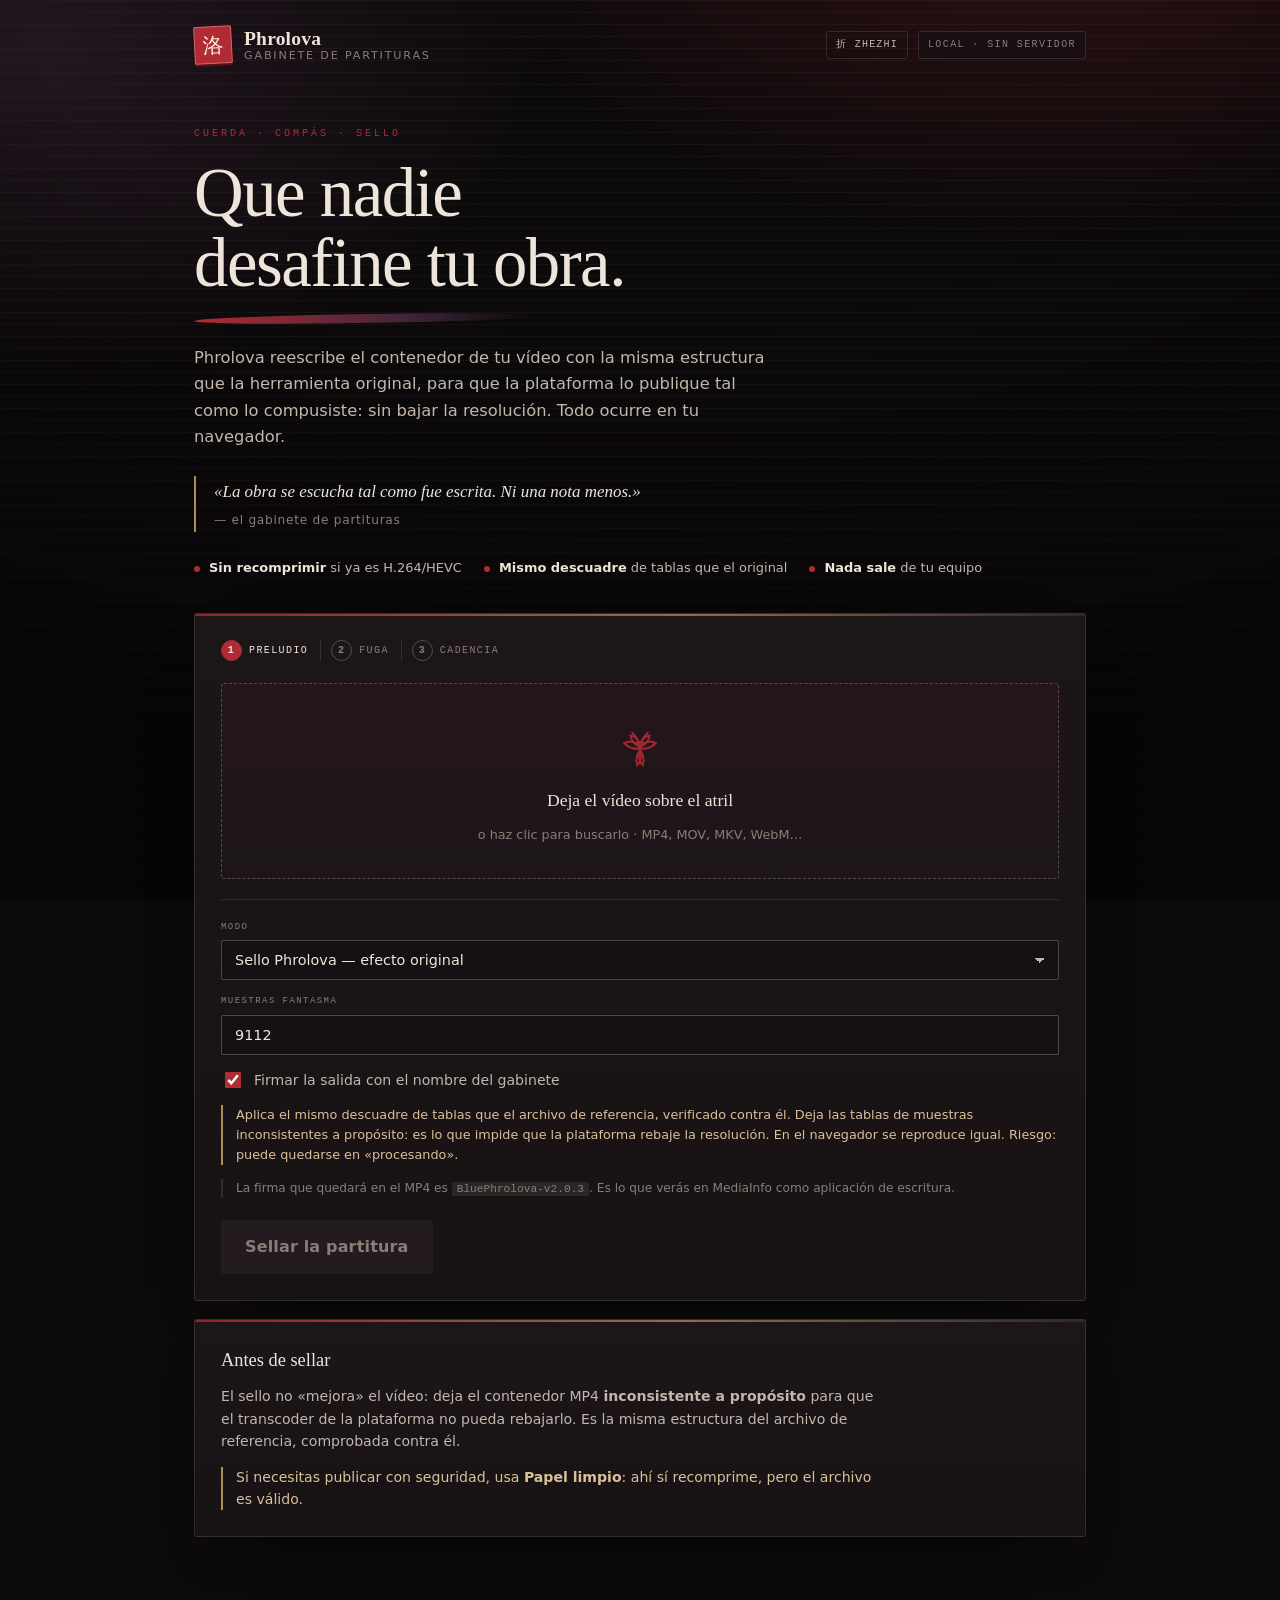
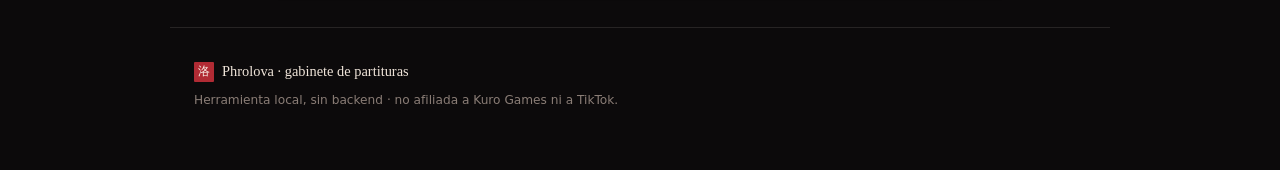
==== phrolova/index.html @ 2f9a05ca "Version Phrolova en /phrolova/ con firma BluePhrolova y enlace cruzado" ====
<!doctype html>
<html lang="es">
  <head>
    <meta charset="utf-8" />
    <meta name="viewport" content="width=device-width, initial-scale=1" />
    <title>Phrolova · gabinete de partituras</title>
    <link rel="icon" href="../assets/favicon-phrolova.svg" type="image/svg+xml" />
    <link rel="icon" href="../assets/favicon-phrolova-32.png" sizes="32x32" type="image/png" />
    <link rel="apple-touch-icon" href="../assets/apple-touch-icon-phrolova.png" />
    <link rel="stylesheet" href="./styles.css" />
  </head>
  <body>
    <header class="topbar">
      <a class="brand" href="./">
        <span class="brand-mark" aria-hidden="true">洛</span>
        <span class="brand-text">
          <strong>Phrolova</strong>
          <em>gabinete de partituras</em>
        </span>
      </a>
      <nav class="topbar-side">
        <a class="switch" href="../">折 Zhezhi</a>
        <span class="badge">local · sin servidor</span>
      </nav>
    </header>

    <main class="wrap">
      <section class="hero">
        <p class="eyebrow">cuerda · compás · sello</p>
        <h1>Que nadie<br />desafine tu obra.</h1>
        <p class="lede">
          Phrolova reescribe el contenedor de tu vídeo con la misma estructura que la
          herramienta original, para que la plataforma lo publique tal como lo compusiste:
          sin bajar la resolución. Todo ocurre en tu navegador.
        </p>

        <figure class="quote">
          <blockquote>
            «La obra se escucha tal como fue escrita. Ni una nota menos.»
          </blockquote>
          <figcaption>— el gabinete de partituras</figcaption>
        </figure>

        <ul class="facts">
          <li><strong>Sin recomprimir</strong> si ya es H.264/HEVC</li>
          <li><strong>Mismo descuadre</strong> de tablas que el original</li>
          <li><strong>Nada sale</strong> de tu equipo</li>
        </ul>
      </section>

      <section class="card">
        <div class="steps" aria-hidden="true">
          <span class="step is-active"><b>1</b> Preludio</span>
          <span class="step"><b>2</b> Fuga</span>
          <span class="step"><b>3</b> Cadencia</span>
        </div>

        <div id="drop" class="drop" tabindex="0" role="button" aria-label="Elegir vídeo">
          <input id="file" type="file" accept="video/*,.mp4,.mov,.mkv,.webm,.m4v" hidden />
          <svg class="lily" viewBox="0 0 64 64" aria-hidden="true">
            <g fill="none" stroke="currentColor" stroke-width="2.2" stroke-linecap="round">
              <path d="M32 34c-6-2-10-7-11-13 5 1 9 5 11 10" />
              <path d="M32 34c6-2 10-7 11-13-5 1-9 5-11 10" />
              <path d="M32 36c-7 1-13-1-18-6 5-3 12-2 18 2" />
              <path d="M32 36c7 1 13-1 18-6-5-3-12-2-18 2" />
              <path d="M32 38c-4 5-5 11-3 17 4-4 5-10 3-17" />
              <path d="M32 38c4 5 5 11 3 17-4-4-5-10-3-17" />
              <path d="M32 36c-1-8-4-14-9-18" />
              <path d="M32 36c1-8 4-14 9-18" />
            </g>
            <circle cx="32" cy="36" r="2.4" fill="currentColor" stroke="none" />
          </svg>
          <p class="drop-title">Deja el vídeo sobre el atril</p>
          <p class="drop-sub">o haz clic para buscarlo · MP4, MOV, MKV, WebM…</p>
        </div>

        <div id="fileInfo" class="file-info" hidden>
          <dl>
            <div><dt>Archivo</dt><dd id="fName">—</dd></div>
            <div><dt>Tamaño</dt><dd id="fSize">—</dd></div>
            <div><dt>Duración</dt><dd id="fDur">—</dd></div>
            <div><dt>Contenedor</dt><dd id="fKind">—</dd></div>
          </dl>
          <button id="clear" class="ghost-btn" type="button">Retirar</button>
        </div>

        <div class="options">
          <label class="field">
            <span>Modo</span>
            <select id="mode">
              <option value="compat" selected>Sello Phrolova — efecto original</option>
              <option value="safe">Papel limpio — normalización estándar</option>
            </select>
          </label>

          <label class="field" id="ghostField" hidden>
            <span>Muestras fantasma</span>
            <input id="ghost" type="number" min="0" max="50000" step="1" value="9112" />
          </label>

          <label class="check">
            <input id="tag" type="checkbox" checked />
            <span>Firmar la salida con el nombre del gabinete</span>
          </label>
        </div>

        <p id="modeNote" class="note" hidden>
          El papel limpio deja las tablas intactas: el archivo es válido y la plataforma
          lo recomprime con normalidad. Bajará la resolución.
        </p>
        <p id="compatNote" class="note warn" hidden>
          Aplica el mismo descuadre de tablas que el archivo de referencia, verificado
          contra él. Deja las tablas de muestras inconsistentes a propósito: es lo que
          impide que la plataforma rebaje la resolución. En el navegador se reproduce
          igual. Riesgo: puede quedarse en «procesando».
        </p>
        <p class="note faint" id="tagNote" hidden>
          La firma que quedará en el MP4 es <code>BluePhrolova-v2.0.3</code>. Es lo que
          verás en MediaInfo como aplicación de escritura.
        </p>

        <button id="run" class="primary" type="button" disabled>
          Sellar la partitura
        </button>

        <div id="error" class="error" hidden></div>
      </section>

      <section id="progress" class="card progress" hidden aria-live="polite">
        <div class="progress-head">
          <span id="stage">Leyendo el archivo</span>
          <span id="pct">0%</span>
        </div>
        <div class="bar"><div id="barFill" class="bar-fill"></div></div>
        <ol id="stages" class="stage-list"></ol>
      </section>

      <section id="result" class="card result" hidden aria-live="polite">
        <div class="result-head">
          <div class="result-copy">
            <p class="eyebrow">sellado</p>
            <h2 id="rTitle">Partitura sellada</h2>
            <p id="rMeta" class="muted"></p>
          </div>
          <div class="result-side">
            <span class="seal" aria-hidden="true">音</span>
            <a id="download" class="primary" download>Descargar MP4</a>
          </div>
        </div>

        <dl class="report" id="report"></dl>

        <details class="details">
          <summary>Qué se ha trazado</summary>
          <ul id="changes"></ul>
        </details>
      </section>

      <section class="card caveat">
        <h2>Antes de sellar</h2>
        <p>
          El sello no «mejora» el vídeo: deja el contenedor MP4
          <strong>inconsistente a propósito</strong> para que el transcoder de la
          plataforma no pueda rebajarlo. Es la misma estructura del archivo de
          referencia, comprobada contra él.
        </p>
        <p class="note warn" style="margin-top: 14px">
          Si necesitas publicar con seguridad, usa <strong>Papel limpio</strong>: ahí sí
          recomprime, pero el archivo es válido.
        </p>
      </section>
    </main>

    <footer class="footer">
      <p class="footer-mark"><span>洛</span> Phrolova · gabinete de partituras</p>
      <p class="muted">
        Herramienta local, sin backend · no afiliada a Kuro Games ni a TikTok.
      </p>
    </footer>

    <script>
      window.__BZ__ = {
        tagName: "BluePhrolova-v2.0.3",
        tagComment: "BluePhrolova",
        signatureLabel: "BluePhrolova",
        suffix: "phrolova",
        runLabel: "Sellar la partitura",
        busyLabel: "Sellando…",
      };
    </script>
    <script type="module" src="../src/app.js"></script>
  </body>
</html>
---- phrolova/styles.css ----
/* ------------------------------------------------------------------ */
/* Phrolova · gabinete de partituras                                   */
/* Paleta: escenario negro, carmesí, hueso, oro viejo y menta (su pelo) */
/* Motivo: papel pautado, lirio de araña, sello de lacre.               */
/* ------------------------------------------------------------------ */

:root {
  --stage: #0c0a0b;
  --stage-2: #141013;
  --panel: #171214;
  --panel-2: #1d1619;
  --bone: #efe4d9;
  --bone-soft: #c3b6ac;
  --faint: #8a7d76;
  --rule: rgba(239, 228, 217, 0.12);
  --rule-strong: rgba(239, 228, 217, 0.26);
  --crimson: #b12b34;
  --crimson-dark: #8a1d25;
  --crimson-deep: #5e1218;
  --gold: #b08d57;
  --mint: #9dc2b2;
  --violet: #40263a;
  --serif: "Didot", "Bodoni MT", "Playfair Display", "Iowan Old Style", Palatino, Georgia, serif;
  --sans: "Segoe UI", system-ui, -apple-system, sans-serif;
  --mono: "Cascadia Mono", ui-monospace, "SFMono-Regular", Consolas, monospace;
  --cjk: "Microsoft YaHei", "PingFang SC", "Noto Sans SC", "SimSun", serif;
}

* { box-sizing: border-box; }

[hidden] { display: none !important; }

html, body {
  margin: 0;
  padding: 0;
  background: var(--stage);
  color: var(--bone);
  font-family: var(--sans);
  font-size: 16px;
  line-height: 1.6;
  -webkit-font-smoothing: antialiased;
}

/* Papel pautado tenue + dos luces de escenario. */
body::before {
  content: "";
  position: fixed;
  inset: 0;
  pointer-events: none;
  z-index: 0;
  background:
    radial-gradient(900px 520px at 82% -12%, rgba(177, 43, 52, 0.22), transparent 68%),
    radial-gradient(760px 480px at 2% 6%, rgba(64, 38, 58, 0.45), transparent 70%),
    repeating-linear-gradient(180deg, rgba(239, 228, 217, 0.045) 0 1px, transparent 1px 12px);
}

body::after {
  content: "";
  position: fixed;
  inset: 0;
  pointer-events: none;
  z-index: 0;
  background: radial-gradient(120% 90% at 50% 0%, transparent 40%, rgba(6, 4, 5, 0.75) 100%);
}

.topbar,
.wrap,
.footer {
  position: relative;
  z-index: 1;
  max-width: 940px;
  margin: 0 auto;
}

/* ---------------------------------------------------------------- */
/* cabecera                                                          */
/* ---------------------------------------------------------------- */

.topbar {
  display: flex;
  align-items: center;
  justify-content: space-between;
  gap: 16px;
  padding: 26px 24px 10px;
}

.brand {
  display: inline-flex;
  align-items: center;
  gap: 12px;
  color: var(--bone);
  text-decoration: none;
}

.brand-mark {
  display: grid;
  place-items: center;
  width: 38px;
  height: 38px;
  background: var(--crimson);
  color: #f6ece2;
  font-family: var(--cjk);
  font-size: 21px;
  line-height: 1;
  border-radius: 2px;
  transform: rotate(-3deg);
  box-shadow:
    inset 0 0 0 1px rgba(246, 236, 226, 0.35),
    0 2px 0 var(--crimson-deep);
}

.brand-text { display: grid; line-height: 1.1; }

.brand-text strong {
  font-family: var(--serif);
  font-size: 1.22rem;
  font-weight: 600;
  letter-spacing: 0.01em;
}

.brand-text em {
  font-style: normal;
  font-size: 0.7rem;
  letter-spacing: 0.16em;
  text-transform: uppercase;
  color: var(--faint);
}

.topbar-side {
  display: flex;
  align-items: center;
  gap: 10px;
}

.switch {
  font-family: var(--mono);
  font-size: 10px;
  letter-spacing: 0.12em;
  text-transform: uppercase;
  color: var(--bone-soft);
  text-decoration: none;
  border: 1px solid var(--rule);
  padding: 5px 9px;
  border-radius: 2px;
  transition: color 140ms ease, border-color 140ms ease;
}

.switch:hover { color: var(--gold); border-color: var(--gold); }

.badge {
  font-family: var(--mono);
  font-size: 10px;
  letter-spacing: 0.14em;
  text-transform: uppercase;
  color: var(--faint);
  background: rgba(23, 18, 20, 0.7);
  border: 1px solid var(--rule);
  padding: 5px 9px;
  border-radius: 2px;
}

/* ---------------------------------------------------------------- */
/* hero                                                              */
/* ---------------------------------------------------------------- */

.wrap { padding: 8px 24px 72px; }

.hero { padding: 44px 0 34px; }

.eyebrow {
  margin: 0 0 16px;
  font-family: var(--mono);
  font-size: 10px;
  letter-spacing: 0.3em;
  text-transform: uppercase;
  color: var(--crimson);
}

h1 {
  margin: 0;
  font-family: var(--serif);
  font-size: clamp(2.5rem, 6.4vw, 4.3rem);
  line-height: 1.02;
  letter-spacing: -0.022em;
  font-weight: 500;
  color: var(--bone);
}

/* Arco de violín bajo el titular. */
h1::after {
  content: "";
  display: block;
  width: min(340px, 62%);
  height: 9px;
  margin-top: 16px;
  border-radius: 60% 40% 55% 45%;
  background: linear-gradient(90deg, var(--crimson), var(--violet) 62%, rgba(64, 38, 58, 0));
  transform: rotate(-0.7deg);
}

.lede {
  max-width: 56ch;
  margin: 22px 0 0;
  color: var(--bone-soft);
  font-size: 1.02rem;
}

.quote {
  margin: 26px 0 0;
  padding: 2px 0 2px 18px;
  border-left: 2px solid var(--gold);
  max-width: 52ch;
}

.quote blockquote {
  margin: 0;
  font-family: var(--serif);
  font-size: 1.06rem;
  font-style: italic;
  color: var(--bone);
}

.quote figcaption {
  margin-top: 6px;
  font-size: 0.76rem;
  letter-spacing: 0.06em;
  color: var(--faint);
}

.facts {
  display: flex;
  flex-wrap: wrap;
  gap: 8px 22px;
  margin: 26px 0 0;
  padding: 0;
  list-style: none;
  font-size: 0.81rem;
  color: var(--bone-soft);
}

.facts li { position: relative; padding-left: 15px; }

.facts li::before {
  content: "";
  position: absolute;
  left: 0;
  top: 0.62em;
  width: 6px;
  height: 6px;
  border-radius: 50%;
  background: var(--crimson);
}

.facts strong { color: var(--bone); font-weight: 600; }

/* ---------------------------------------------------------------- */
/* tarjetas                                                          */
/* ---------------------------------------------------------------- */

.card {
  position: relative;
  background: linear-gradient(180deg, var(--panel-2), var(--panel));
  border: 1px solid var(--rule);
  border-radius: 3px;
  padding: 26px;
  margin-bottom: 18px;
  box-shadow: 0 26px 60px -34px rgba(0, 0, 0, 0.9);
}

.card::before {
  content: "";
  position: absolute;
  left: 0;
  right: 0;
  top: 0;
  height: 2px;
  background: linear-gradient(90deg, var(--crimson), var(--gold) 55%, var(--violet));
  opacity: 0.75;
  border-radius: 3px 3px 0 0;
}

.steps {
  display: flex;
  align-items: center;
  gap: 10px;
  margin-bottom: 22px;
  font-family: var(--mono);
  font-size: 10px;
  letter-spacing: 0.14em;
  text-transform: uppercase;
  color: var(--faint);
}

.step {
  display: inline-flex;
  align-items: center;
  gap: 7px;
  padding-right: 12px;
  border-right: 1px solid var(--rule);
}

.step:last-child { border-right: 0; }

.step b {
  display: grid;
  place-items: center;
  width: 21px;
  height: 21px;
  border: 1px solid var(--rule-strong);
  border-radius: 50%;
  font-size: 10px;
  font-weight: 600;
}

.step.is-active { color: var(--bone); }
.step.is-active b { background: var(--crimson); border-color: var(--crimson); color: #f6ece2; }

.step.is-done b { background: rgba(157, 194, 178, 0.14); border-color: var(--mint); color: var(--mint); }

/* ---------------------------------------------------------------- */
/* zona de subida                                                    */
/* ---------------------------------------------------------------- */

.drop {
  display: grid;
  place-items: center;
  gap: 6px;
  min-height: 196px;
  padding: 30px;
  border: 1px dashed var(--rule-strong);
  border-radius: 3px;
  background:
    linear-gradient(180deg, rgba(177, 43, 52, 0.06), rgba(64, 38, 58, 0.08));
  cursor: pointer;
  text-align: center;
  transition: border-color 160ms ease, background 160ms ease, transform 160ms ease;
}

.drop:hover,
.drop:focus-visible,
.drop.is-over {
  border-color: var(--crimson);
  background: linear-gradient(180deg, rgba(177, 43, 52, 0.14), rgba(64, 38, 58, 0.14));
  outline: none;
}

.lily {
  width: 56px;
  height: 56px;
  margin-bottom: 2px;
  color: var(--crimson);
  opacity: 0.9;
}

.drop.is-over .lily { color: var(--mint); }

.drop-title {
  margin: 0;
  font-family: var(--serif);
  font-size: 1.1rem;
  font-weight: 500;
  color: var(--bone);
}

.drop-sub {
  margin: 0;
  color: var(--faint);
  font-size: 0.8rem;
}

/* ---------------------------------------------------------------- */
/* ficha del archivo                                                 */
/* ---------------------------------------------------------------- */

.file-info {
  display: flex;
  align-items: flex-start;
  justify-content: space-between;
  gap: 20px;
  margin-top: 16px;
  padding: 16px;
  border: 1px solid var(--rule);
  border-left: 3px solid var(--crimson);
  background: rgba(177, 43, 52, 0.07);
}

.file-info dl {
  display: grid;
  grid-template-columns: repeat(auto-fit, minmax(150px, 1fr));
  gap: 12px 24px;
  margin: 0;
  width: 100%;
}

.file-info dt {
  font-family: var(--mono);
  font-size: 9px;
  letter-spacing: 0.16em;
  text-transform: uppercase;
  color: var(--faint);
}

.file-info dd {
  margin: 2px 0 0;
  font-family: var(--mono);
  font-size: 0.8rem;
  overflow: hidden;
  text-overflow: ellipsis;
  white-space: nowrap;
}

/* ---------------------------------------------------------------- */
/* opciones                                                          */
/* ---------------------------------------------------------------- */

.options {
  display: grid;
  gap: 14px;
  margin-top: 20px;
  padding-top: 20px;
  border-top: 1px solid var(--rule);
}

.field { display: grid; gap: 6px; }

.field > span {
  font-family: var(--mono);
  font-size: 9px;
  letter-spacing: 0.16em;
  text-transform: uppercase;
  color: var(--faint);
}

select,
input[type="number"] {
  appearance: none;
  width: 100%;
  padding: 11px 13px;
  background: var(--stage-2);
  border: 1px solid var(--rule-strong);
  border-radius: 2px;
  color: var(--bone);
  font-family: var(--sans);
  font-size: 0.9rem;
}

select {
  background-image: linear-gradient(45deg, transparent 50%, var(--bone-soft) 50%),
    linear-gradient(135deg, var(--bone-soft) 50%, transparent 50%);
  background-position: calc(100% - 18px) 51%, calc(100% - 13px) 51%;
  background-size: 5px 5px, 5px 5px;
  background-repeat: no-repeat;
  padding-right: 36px;
}

select:focus,
input[type="number"]:focus {
  outline: none;
  border-color: var(--crimson);
  box-shadow: 0 0 0 3px rgba(177, 43, 52, 0.22);
}

.check {
  display: flex;
  align-items: center;
  gap: 10px;
  font-size: 0.88rem;
  color: var(--bone-soft);
  cursor: pointer;
}

.check input {
  accent-color: var(--crimson);
  width: 16px;
  height: 16px;
}

.note {
  margin: 14px 0 0;
  font-size: 0.8rem;
  line-height: 1.55;
  color: var(--bone-soft);
  border-left: 2px solid var(--rule-strong);
  padding-left: 13px;
}

.note.warn { border-left-color: var(--gold); color: #d9c19a; }
.note.faint { border-left-color: var(--rule); color: var(--faint); font-size: 0.76rem; }

.note code {
  font-family: var(--mono);
  font-size: 0.92em;
  background: rgba(239, 228, 217, 0.09);
  padding: 1px 5px;
  border-radius: 2px;
}

/* ---------------------------------------------------------------- */
/* botones                                                           */
/* ---------------------------------------------------------------- */

.primary {
  display: inline-flex;
  align-items: center;
  justify-content: center;
  margin-top: 22px;
  padding: 14px 24px;
  background: var(--crimson);
  color: #f8efe6;
  border: 0;
  border-radius: 2px;
  font: inherit;
  font-weight: 600;
  letter-spacing: 0.01em;
  text-decoration: none;
  cursor: pointer;
  box-shadow: 0 2px 0 var(--crimson-deep);
  transition: background 140ms ease, box-shadow 140ms ease, transform 120ms ease;
}

.primary:hover {
  background: #c73540;
  transform: translateY(-1px);
  box-shadow: 0 3px 0 var(--crimson-deep);
}

.primary:active { transform: translateY(1px); box-shadow: 0 1px 0 var(--crimson-deep); }

.primary:disabled {
  background: #241b1e;
  color: var(--faint);
  box-shadow: none;
  cursor: not-allowed;
  transform: none;
}

.ghost-btn {
  flex: none;
  background: transparent;
  border: 1px solid var(--rule-strong);
  border-radius: 2px;
  color: var(--bone-soft);
  padding: 6px 11px;
  font-family: var(--mono);
  font-size: 10px;
  letter-spacing: 0.08em;
  text-transform: uppercase;
  cursor: pointer;
}

.ghost-btn:hover { color: var(--crimson); border-color: var(--crimson); }

.error {
  margin-top: 16px;
  padding: 12px 14px;
  border: 1px solid rgba(177, 43, 52, 0.45);
  border-left: 3px solid var(--crimson);
  background: rgba(177, 43, 52, 0.12);
  color: #f0b9b4;
  font-size: 0.85rem;
}

/* ---------------------------------------------------------------- */
/* progreso                                                          */
/* ---------------------------------------------------------------- */

.progress-head {
  display: flex;
  justify-content: space-between;
  font-family: var(--mono);
  font-size: 0.78rem;
  margin-bottom: 12px;
  color: var(--bone-soft);
}

#pct { color: var(--gold); font-weight: 600; }

.bar {
  height: 5px;
  background: #241b1e;
  border-radius: 99px;
  overflow: hidden;
}

.bar-fill {
  height: 100%;
  width: 0%;
  border-radius: 99px;
  background: linear-gradient(90deg, var(--crimson), var(--violet) 70%, var(--gold));
  transition: width 220ms ease;
}

.stage-list {
  margin: 18px 0 0;
  padding: 0;
  list-style: none;
  display: grid;
  gap: 7px;
  font-family: var(--mono);
  font-size: 0.76rem;
  color: var(--faint);
}

.stage-list li { display: flex; gap: 9px; align-items: center; }
.stage-list li::before { content: "·"; color: var(--rule-strong); }
.stage-list li.is-active { color: var(--gold); }
.stage-list li.is-done { color: var(--bone); }
.stage-list li.is-done::before { content: "✓"; color: var(--mint); }

/* ---------------------------------------------------------------- */
/* resultado                                                         */
/* ---------------------------------------------------------------- */

.result-head {
  display: flex;
  align-items: flex-start;
  justify-content: space-between;
  gap: 20px;
  flex-wrap: wrap;
}

.result-copy { min-width: 0; }

.result h2 {
  margin: 0;
  font-family: var(--serif);
  font-size: 1.7rem;
  font-weight: 500;
  letter-spacing: -0.01em;
}

.result .eyebrow { margin-bottom: 8px; }

.muted { color: var(--faint); }

#rMeta {
  margin: 6px 0 0;
  font-family: var(--mono);
  font-size: 0.78rem;
  color: var(--bone-soft);
}

.result-side {
  display: flex;
  align-items: center;
  gap: 14px;
}

.seal {
  display: grid;
  place-items: center;
  width: 46px;
  height: 46px;
  flex: none;
  background: var(--crimson);
  color: #f8efe6;
  font-family: var(--cjk);
  font-size: 25px;
  line-height: 1;
  border-radius: 2px;
  transform: rotate(-5deg);
  box-shadow:
    inset 0 0 0 2px rgba(248, 239, 230, 0.3),
    0 2px 0 var(--crimson-deep);
}

.result .primary { margin-top: 0; }

.report {
  display: grid;
  grid-template-columns: repeat(auto-fit, minmax(140px, 1fr));
  gap: 14px;
  margin: 24px 0 0;
  padding-top: 20px;
  border-top: 1px solid var(--rule);
}

.report div { min-width: 0; }

.report dt {
  font-family: var(--mono);
  font-size: 9px;
  letter-spacing: 0.14em;
  text-transform: uppercase;
  color: var(--faint);
}

.report dd {
  margin: 3px 0 0;
  font-family: var(--mono);
  font-size: 0.8rem;
  overflow-wrap: anywhere;
}

.details {
  margin-top: 20px;
  border-top: 1px solid var(--rule);
  padding-top: 15px;
}

.details summary {
  cursor: pointer;
  font-size: 0.84rem;
  color: var(--bone-soft);
  list-style: none;
}

.details summary::marker { content: ""; }
.details summary::before { content: "＋ "; color: var(--crimson); }
.details[open] summary::before { content: "− "; }

.details ul {
  margin: 12px 0 0;
  padding-left: 18px;
  color: var(--bone-soft);
  font-size: 0.82rem;
}

.details li { margin-bottom: 5px; }

/* ---------------------------------------------------------------- */
/* aviso y pie                                                       */
/* ---------------------------------------------------------------- */

.caveat h2 {
  margin: 0 0 10px;
  font-family: var(--serif);
  font-size: 1.15rem;
  font-weight: 500;
}

.caveat p {
  margin: 0;
  color: var(--bone-soft);
  font-size: 0.88rem;
  max-width: 74ch;
}

.footer {
  padding: 28px 24px 56px;
  border-top: 1px solid var(--rule);
  font-size: 0.76rem;
}

.footer p { margin: 4px 0; }

.footer-mark {
  display: inline-flex;
  align-items: center;
  gap: 8px;
  font-family: var(--serif);
  font-size: 0.9rem;
  color: var(--bone);
}

.footer-mark span {
  display: grid;
  place-items: center;
  width: 20px;
  height: 20px;
  background: var(--crimson);
  color: #f8efe6;
  font-family: var(--cjk);
  font-size: 12px;
  border-radius: 1px;
}

@media (max-width: 640px) {
  .wrap { padding: 8px 16px 56px; }
  .topbar { padding: 18px 16px 6px; }
  .hero { padding: 28px 0; }
  .card { padding: 18px; }
  .file-info { flex-direction: column; }
  .result-head { flex-direction: column; }
  .result-side { width: 100%; justify-content: space-between; }
  .result .primary { flex: 1; }
  .badge { display: none; }
}

@media (prefers-reduced-motion: reduce) {
  * { transition: none !important; }
}
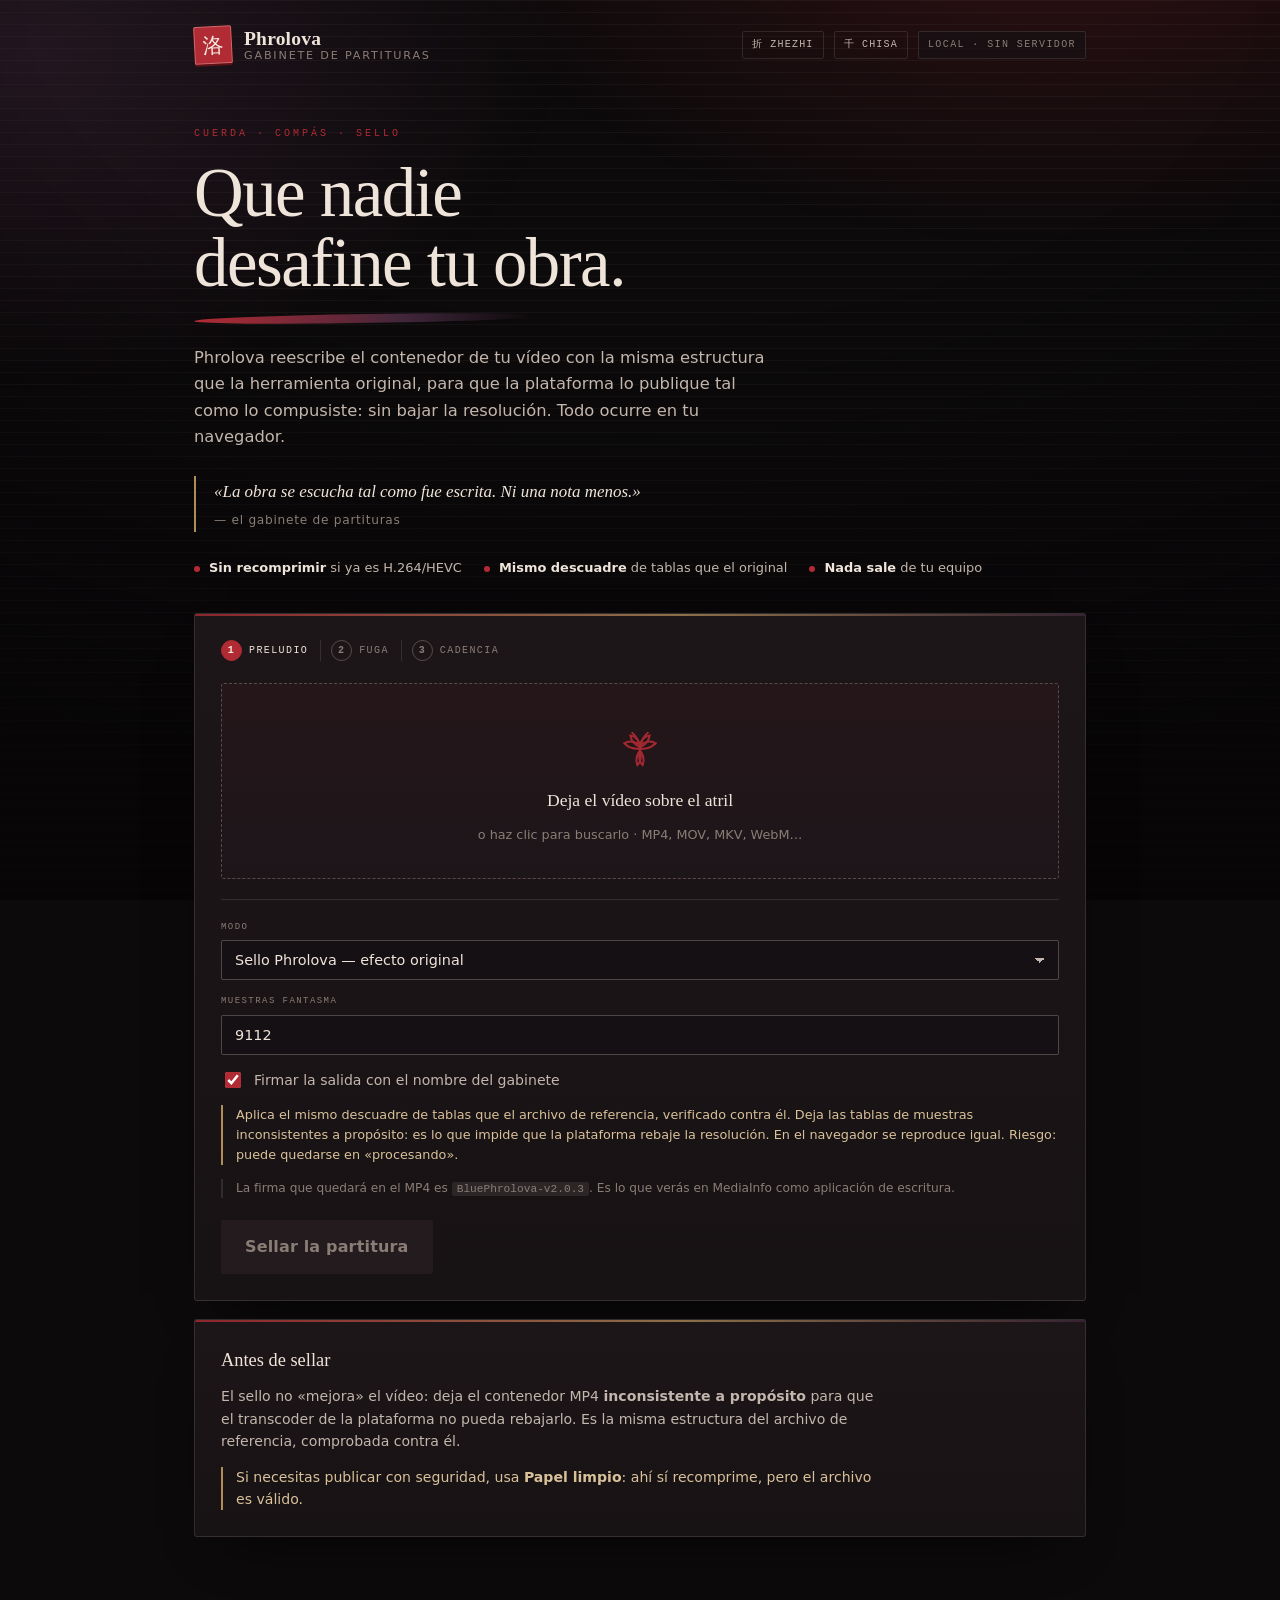
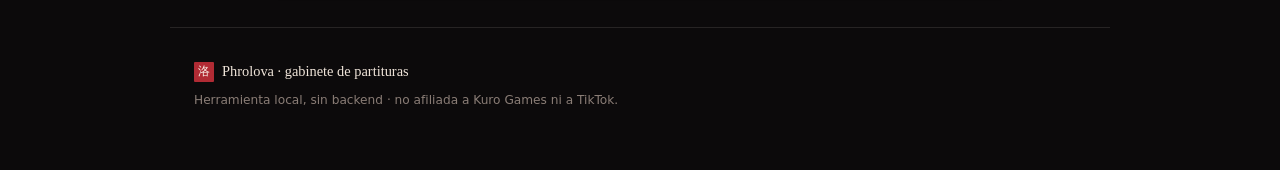
==== commit 540e2ab9: "Cabeceras: enlace a Chisa en su repo propio" ====
--- a/phrolova/index.html
+++ b/phrolova/index.html
@@ -20,6 +20,7 @@
       </a>
       <nav class="topbar-side">
         <a class="switch" href="../">折 Zhezhi</a>
+        <a class="switch" href="https://blues-os.github.io/BlueChisa/">千 Chisa</a>
         <span class="badge">local · sin servidor</span>
       </nav>
     </header>
